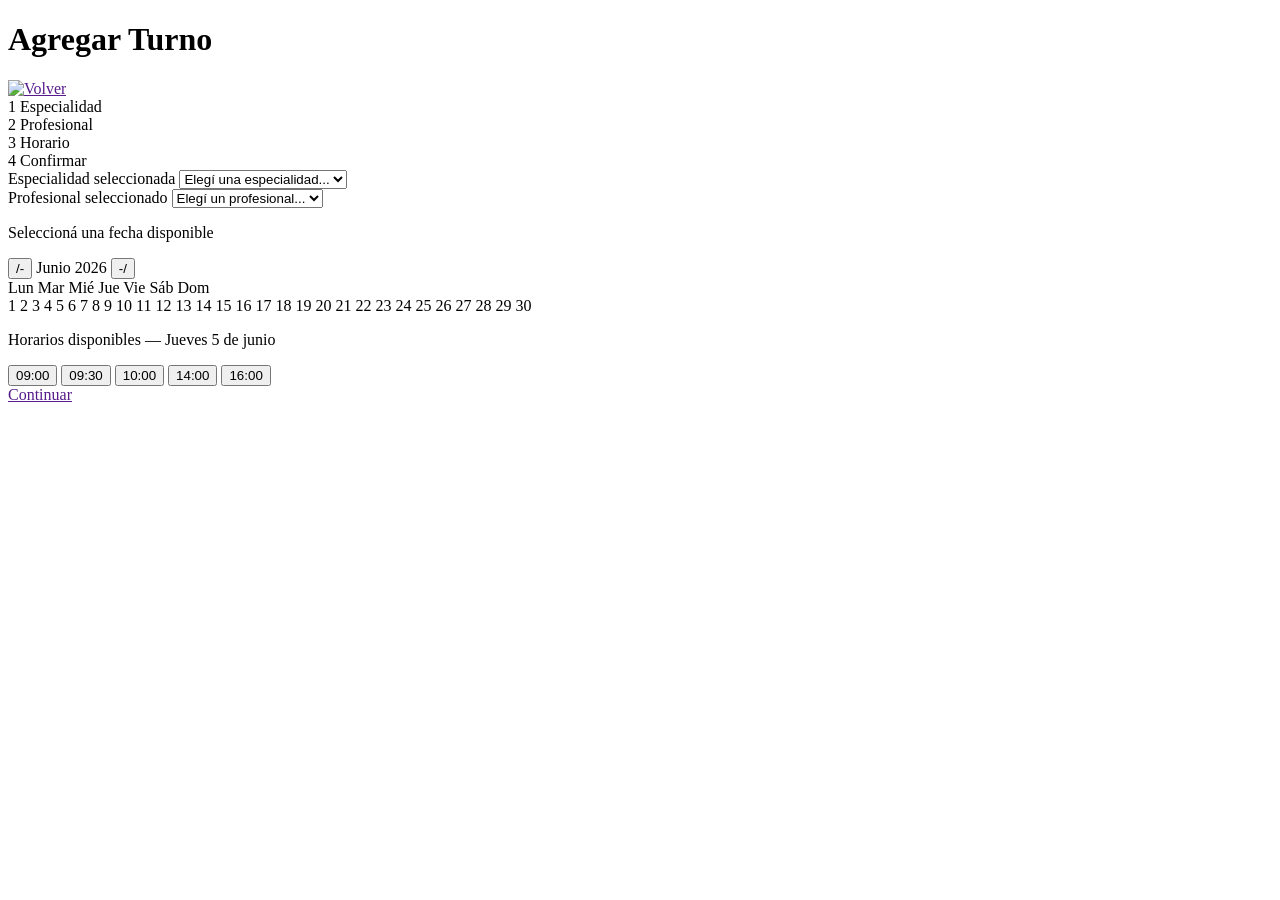
==== agendarturno.html @ d4d1dfb2 "Correccion de nombre del archivo .html y .css" ====
<!DOCTYPE html>
<html lang="en">
<head>
    <meta charset="UTF-8">
    <meta name="viewport" content="width=device-width, initial-scale=1.0">
    <title>Document</title>
</head>
<body>
    <div>
        <h1>Agregar Turno</h1>
        <a href=""> <img src="" alt="Volver"></a>
    </div>
    <div class="indicador-progreso">

    <div class="paso">
        <span>1</span>
        <span>Especialidad</span>
    </div>

    <div class="paso">
        <span>2</span>
        <span>Profesional</span>
    </div>

    <div class="paso">
        <span>3</span>
        <span>Horario</span>
    </div>

    <div class="paso">
        <span>4</span>
        <span>Confirmar</span>
    </div>

    <div class="caja-desplegable">
        <label>Especialidad seleccionada</label>
        <select>
            <option disabled selected>Elegí una especialidad...</option>
            <option>Endocrinología</option>
            <option>Cardiología</option>
            <option>Dermatología</option>
            <option>Gastroenterología</option>
            <option>Neurología</option>
        </select>
    </div>

    <div class="caja-desplegable">
        <label>Profesional seleccionado</label>
        <select>
            <option disabled selected>Elegí un profesional...</option>
            <option>Dr. Juan Pérez</option>
            <option>Dr. López</option>
            <option>Dr. Martínez</option>
            <option>Dr. García</option>
            <option>Dr. Rodríguez</option>
        </select>
    </div>

    <p>Seleccioná una fecha disponible</p>
    <div class="calendario-contenedor">

        <header class="calendario-header">
            <button> /- </button>
            <span>Junio 2026</span>
            <button> -/ </button>
        </header>

        <div class="calendario-dias-semana">
            <span>Lun</span>
            <span>Mar</span>
            <span>Mié</span>
            <span>Jue</span>
            <span>Vie</span>
            <span>Sáb</span>
            <span>Dom</span>
        </div>

        <div class="calendario-numero-dias-semana">
            <span>1</span>
            <span>2</span>
            <span>3</span>
            <span>4</span>
            <span>5</span>
            <span>6</span>
            <span>7</span>
            <span>8</span>
            <span>9</span>
            <span>10</span>
            <span>11</span>
            <span>12</span>
            <span>13</span>
            <span>14</span>
            <span>15</span>
            <span>16</span>
            <span>17</span>
            <span>18</span>
            <span>19</span>
            <span>20</span>
            <span>21</span>
            <span>22</span>
            <span>23</span>
            <span>24</span>
            <span>25</span>
            <span>26</span>
            <span>27</span>
            <span>28</span>
            <span>29</span>
            <span>30</span>
        </div>
    </div>

    <p>Horarios disponibles — Jueves 5 de junio</p>
    <div class="grilla-horarios">
        <button>09:00</button>
        <button>09:30</button>
        <button>10:00</button>
        <button>14:00</button>
        <button>16:00</button>
    </div>

    <div class="boton-continuar">
        <a href="">Continuar</a>
    </div>

</body>
</html>
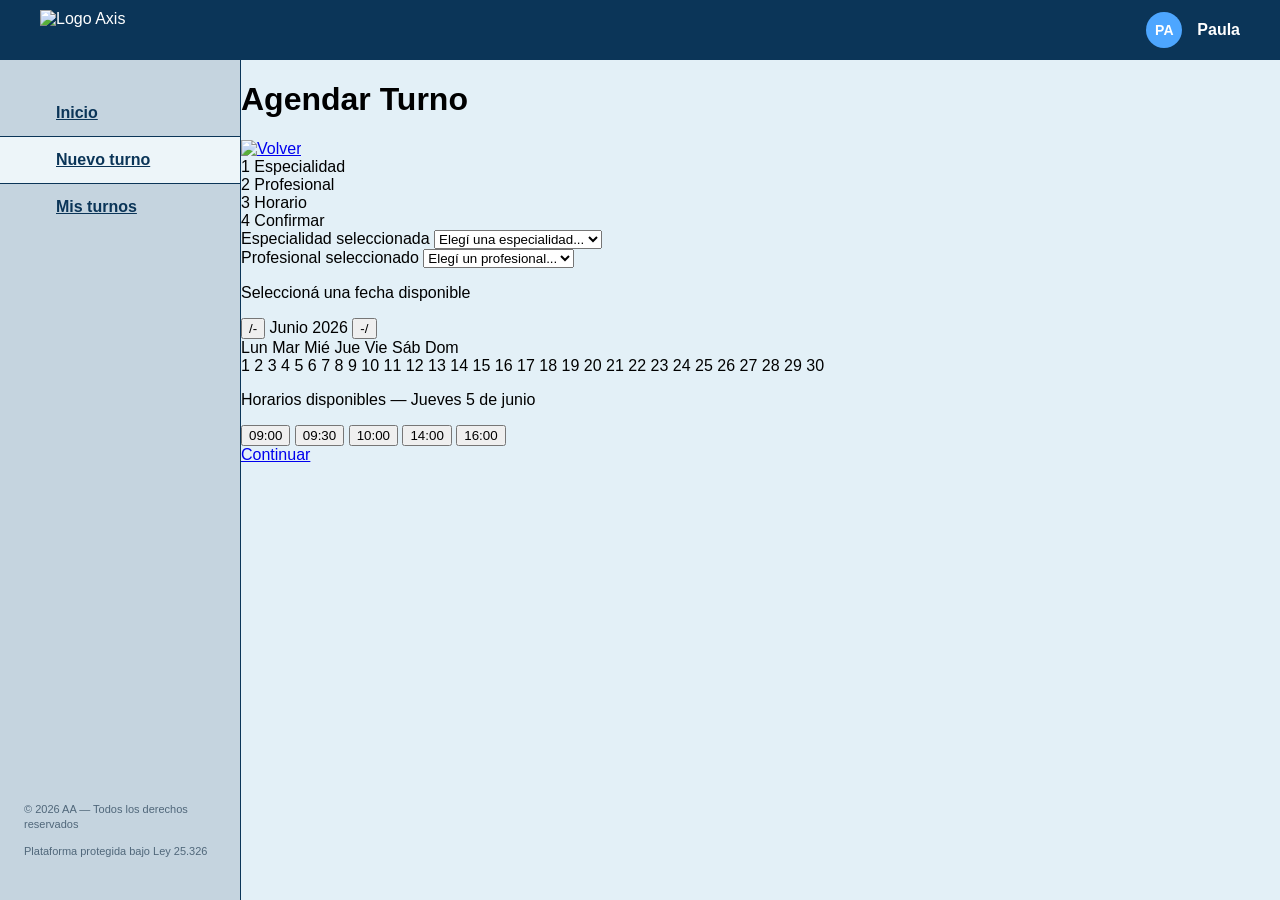
==== commit d65c06c6: "Cambios de html y css" ====
--- a/agendarturno.html
+++ b/agendarturno.html
@@ -1,126 +1,161 @@
 <!DOCTYPE html>
 <html lang="en">
+
 <head>
     <meta charset="UTF-8">
     <meta name="viewport" content="width=device-width, initial-scale=1.0">
-    <title>Document</title>
+    <title>Agendar Turno</title>
+    <link rel="stylesheet" href="agendarturno.css">
 </head>
+
 <body>
-    <div>
-        <h1>Agregar Turno</h1>
-        <a href=""> <img src="" alt="Volver"></a>
-    </div>
-    <div class="indicador-progreso">
+    <header class="topbar">
+        <div class="logo">
+            <img src="logo.png" alt="Logo Axis" class="logo-img">
+        </div>
+        <div class="usuario-perfil">
+            <div class="avatar">PA</div>
+            <span class="nombre">Paula</span>
+        </div>
+    </header>
 
-    <div class="paso">
-        <span>1</span>
-        <span>Especialidad</span>
-    </div>
+    <div class="contenedor-pantalla">
+        <aside class="sidebar">
+            <nav class="menu-lateral">
+                <a href="#" class="item-menu">
+                    <i class="fa-solid fa-table-cells-large"></i> Inicio
+                </a>
+                <a href="agendarturno.html" class="item-menu activo">
+                    <i class="fa-regular fa-circle-plus"></i> Nuevo turno
+                </a>
+                <a href="misturnos.html" class="item-menu">
+                    <i class="fa-regular fa-calendar-days"></i> Mis turnos
+                </a>
+            </nav>
+            <footer class="sidebar-footer">
+                <p>© 2026 AA — Todos los derechos reservados</p>
+                <p>Plataforma protegida bajo Ley 25.326</p>
+            </footer>
+        </aside>
 
-    <div class="paso">
-        <span>2</span>
-        <span>Profesional</span>
-    </div>
-
-    <div class="paso">
-        <span>3</span>
-        <span>Horario</span>
-    </div>
-
-    <div class="paso">
-        <span>4</span>
-        <span>Confirmar</span>
-    </div>
-
-    <div class="caja-desplegable">
-        <label>Especialidad seleccionada</label>
-        <select>
-            <option disabled selected>Elegí una especialidad...</option>
-            <option>Endocrinología</option>
-            <option>Cardiología</option>
-            <option>Dermatología</option>
-            <option>Gastroenterología</option>
-            <option>Neurología</option>
-        </select>
-    </div>
-
-    <div class="caja-desplegable">
-        <label>Profesional seleccionado</label>
-        <select>
-            <option disabled selected>Elegí un profesional...</option>
-            <option>Dr. Juan Pérez</option>
-            <option>Dr. López</option>
-            <option>Dr. Martínez</option>
-            <option>Dr. García</option>
-            <option>Dr. Rodríguez</option>
-        </select>
-    </div>
-
-    <p>Seleccioná una fecha disponible</p>
-    <div class="calendario-contenedor">
-
-        <header class="calendario-header">
-            <button> /- </button>
-            <span>Junio 2026</span>
-            <button> -/ </button>
-        </header>
-
-        <div class="calendario-dias-semana">
-            <span>Lun</span>
-            <span>Mar</span>
-            <span>Mié</span>
-            <span>Jue</span>
-            <span>Vie</span>
-            <span>Sáb</span>
-            <span>Dom</span>
+    <main class="contenido-principal">
+        <div>
+            <h1>Agendar Turno</h1>
+            <a href="#"> <img src="" alt="Volver"></a>
         </div>
 
-        <div class="calendario-numero-dias-semana">
-            <span>1</span>
-            <span>2</span>
-            <span>3</span>
-            <span>4</span>
-            <span>5</span>
-            <span>6</span>
-            <span>7</span>
-            <span>8</span>
-            <span>9</span>
-            <span>10</span>
-            <span>11</span>
-            <span>12</span>
-            <span>13</span>
-            <span>14</span>
-            <span>15</span>
-            <span>16</span>
-            <span>17</span>
-            <span>18</span>
-            <span>19</span>
-            <span>20</span>
-            <span>21</span>
-            <span>22</span>
-            <span>23</span>
-            <span>24</span>
-            <span>25</span>
-            <span>26</span>
-            <span>27</span>
-            <span>28</span>
-            <span>29</span>
-            <span>30</span>
+        <div class="indicador-progreso">
+            <div class="paso">
+                <span>1</span>
+                <span>Especialidad</span>
+            </div>
+
+            <div class="paso">
+                <span>2</span>
+                <span>Profesional</span>
+            </div>
+
+            <div class="paso">
+                <span>3</span>
+                <span>Horario</span>
+            </div>
+
+            <div class="paso">
+                <span>4</span>
+                <span>Confirmar</span>
+            </div>
         </div>
+
+        <div class="caja-desplegable">
+            <label>Especialidad seleccionada</label>
+            <select>
+                <option disabled selected>Elegí una especialidad...</option>
+                <option>Endocrinología</option>
+                <option>Cardiología</option>
+                <option>Dermatología</option>
+                <option>Gastroenterología</option>
+                <option>Neurología</option>
+            </select>
+        </div>
+
+        <div class="caja-desplegable">
+            <label>Profesional seleccionado</label>
+            <select>
+                <option disabled selected>Elegí un profesional...</option>
+                <option>Dr. Juan Pérez</option>
+                <option>Dr. López</option>
+                <option>Dr. Martínez</option>
+                <option>Dr. García</option>
+                <option>Dr. Rodríguez</option>
+            </select>
+        </div>
+
+        <p>Seleccioná una fecha disponible</p>
+        <div class="calendario-contenedor">
+
+            <header class="calendario-header">
+                <button> /- </button>
+                <span>Junio 2026</span>
+                <button> -/ </button>
+            </header>
+
+            <div class="calendario-dias-semana">
+                <span>Lun</span>
+                <span>Mar</span>
+                <span>Mié</span>
+                <span>Jue</span>
+                <span>Vie</span>
+                <span>Sáb</span>
+                <span>Dom</span>
+            </div>
+
+            <div class="calendario-numero-dias-semana">
+                <span>1</span>
+                <span>2</span>
+                <span>3</span>
+                <span>4</span>
+                <span>5</span>
+                <span>6</span>
+                <span>7</span>
+                <span>8</span>
+                <span>9</span>
+                <span>10</span>
+                <span>11</span>
+                <span>12</span>
+                <span>13</span>
+                <span>14</span>
+                <span>15</span>
+                <span>16</span>
+                <span>17</span>
+                <span>18</span>
+                <span>19</span>
+                <span>20</span>
+                <span>21</span>
+                <span>22</span>
+                <span>23</span>
+                <span>24</span>
+                <span>25</span>
+                <span>26</span>
+                <span>27</span>
+                <span>28</span>
+                <span>29</span>
+                <span>30</span>
+            </div>
+        </div>
+
+        <p>Horarios disponibles — Jueves 5 de junio</p>
+        <div class="grilla-horarios">
+            <button>09:00</button>
+            <button>09:30</button>
+            <button>10:00</button>
+            <button>14:00</button>
+            <button>16:00</button>
+        </div>
+
+        <div class="boton-continuar">
+            <a href="misturnos.html">Continuar</a>
+        </div>
+    </main>
     </div>
-
-    <p>Horarios disponibles — Jueves 5 de junio</p>
-    <div class="grilla-horarios">
-        <button>09:00</button>
-        <button>09:30</button>
-        <button>10:00</button>
-        <button>14:00</button>
-        <button>16:00</button>
-    </div>
-
-    <div class="boton-continuar">
-        <a href="">Continuar</a>
-    </div>
-
 </body>
 </html>
--- a/agendarturno.css
+++ b/agendarturno.css
@@ -0,0 +1,93 @@
+/* --- LAYOUT GENERAL --- */
+body {
+    margin: 0;
+    font-family: Arial, sans-serif;
+    background: #e3f0f7; /* Un celeste un poco más claro como el de Figma */
+    min-height: 100vh;
+    display: flex; 
+    flex-direction: column; /* Magia: pone la Topbar arriba y el resto abajo */
+}
+
+.contenedor-pantalla {
+    display: flex; /* Magia: pone el Sidebar a la izq y el Main a la der */
+    flex: 1; /* Ocupa el alto que sobra de la pantalla */
+}
+
+/* --- BARRA SUPERIOR (TOPBAR) --- */
+.topbar {
+    background-color: #0b3558; /* El azul oscuro del diseño */
+    height: 60px;
+    display: flex;
+    justify-content: space-between; /* Manda el logo a la izq y el usuario a la der */
+    align-items: center; /* Los centra verticalmente */
+    padding: 0 40px;
+    color: white;
+}
+
+.usuario-perfil {
+    display: flex;
+    align-items: center;
+    gap: 15px; /* Separación entre el círculo y el nombre */
+    font-weight: bold;
+    font-size: 16px;
+}
+
+.avatar {
+    background-color: #4da6ff; /* Celeste brillante del Figma */
+    color: white;
+    width: 36px;
+    height: 36px;
+    border-radius: 50%; /* Hace que sea un círculo perfecto */
+    display: flex;
+    justify-content: center;
+    align-items: center;
+    font-size: 14px;
+}
+
+.logo-img {
+    height: 40px; /* Esto hace que entre perfecto en tu barra de 60px */
+    width: auto; /* Mantiene las proporciones originales para que no se estire */
+    display: block;
+}
+
+
+/* --- BARRA LATERAL (SIDEBAR) --- */
+.sidebar {
+    width: 240px;
+    background-color: #c5d4df; 
+    display: flex;
+    flex-direction: column;
+    justify-content: space-between;
+    padding: 30px 0;
+    border-right: 1px solid #0b3558;
+}
+
+.item-menu {
+    display: flex;
+    align-items: center;
+    gap: 12px;
+    padding: 14px 24px;
+    color: #0b3558; 
+    font-weight: bold;
+    font-size: 16px;
+}
+
+
+.item-menu.activo {
+    background-color: #edf5f9;
+    border-top: 1px solid #0b3558;
+    border-bottom: 1px solid #0b3558;
+}
+
+.item-menu i {
+    font-size: 16px;
+    color: #50677a;
+    width: 20px;
+}
+
+.sidebar-footer {
+    padding: 0 24px;
+    font-size: 11px;
+    color: #50677a;
+    line-height: 1.4;
+}
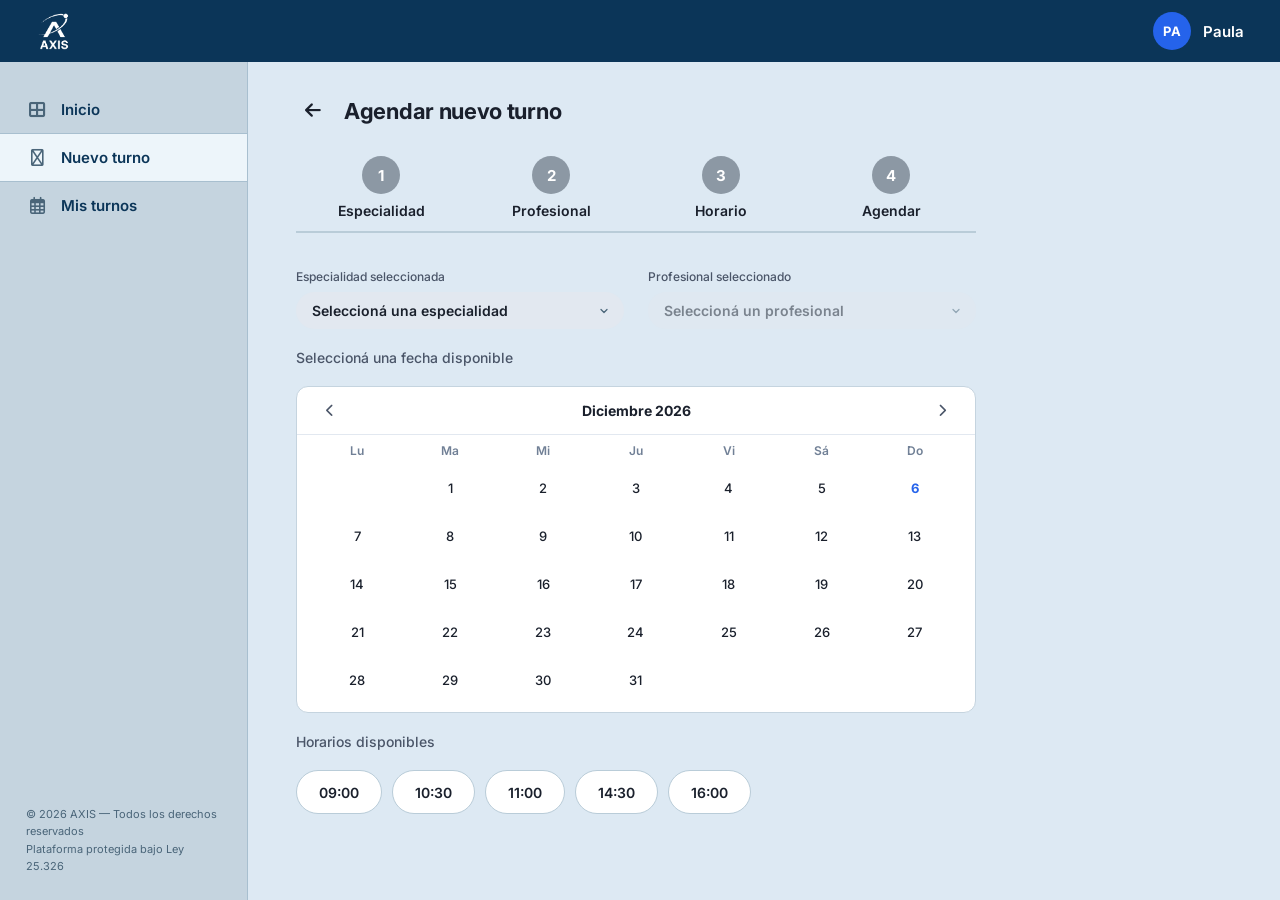
==== commit 9bd40db8: "Agendar turno modificaciones html, css y javascript" ====
--- a/agendarturno.html
+++ b/agendarturno.html
@@ -1,17 +1,36 @@
 <!DOCTYPE html>
-<html lang="en">
+<html lang="es">
 
 <head>
     <meta charset="UTF-8">
     <meta name="viewport" content="width=device-width, initial-scale=1.0">
-    <title>Agendar Turno</title>
+    <title>Agendar Turno — AXIS</title>
+    <meta name="description"
+        content="Plataforma inteligente de gestión médica — Agendá tu turno médico en pocos pasos.">
     <link rel="stylesheet" href="agendarturno.css">
+    <link rel="preconnect" href="https://fonts.googleapis.com">
+    <link href="https://fonts.googleapis.com/css2?family=Inter:wght@400;500;600;700&display=swap" rel="stylesheet">
+    <link rel="stylesheet" href="https://cdnjs.cloudflare.com/ajax/libs/font-awesome/6.5.0/css/all.min.css">
 </head>
 
 <body>
+
+    <!-- ALERTA -->
+    <div class="toast" id="toast" role="alert" aria-live="polite">
+        <i class="fa-solid fa-envelope"></i>
+        <span>Se enviará un correo de confirmación a tu casilla de correo electrónico para confirmar el turno.</span>
+    </div>
+
+    <!-- BARRA SUPERIOR -->
     <header class="topbar">
         <div class="logo">
-            <img src="logo.png" alt="Logo Axis" class="logo-img">
+            <img src="AXIS_logo.png" alt="Logo AXIS" class="logo-img"
+                onerror="this.style.display='none'; this.nextElementSibling.style.display='flex'">
+            <!-- Si no carga la imagen, muestra el texto AXIS -->
+            <div class="logo-fallback" style="display:none">
+                <span
+                    style="color:white;font-size:22px;font-weight:700;font-family:'Inter',sans-serif;letter-spacing:-0.5px;">AXIS</span>
+            </div>
         </div>
         <div class="usuario-perfil">
             <div class="avatar">PA</div>
@@ -19,143 +38,127 @@
         </div>
     </header>
 
+    <!-- Contenedor general  -->
     <div class="contenedor-pantalla">
+
+        <!-- Sidebar (barra izquierda)  -->
         <aside class="sidebar">
             <nav class="menu-lateral">
-                <a href="#" class="item-menu">
-                    <i class="fa-solid fa-table-cells-large"></i> Inicio
+                <a href="index.html" class="item-menu" id="nav-inicio">
+                    <i class="fa-solid fa-table-cells-large"></i>
+                    <span>Inicio</span>
                 </a>
-                <a href="agendarturno.html" class="item-menu activo">
-                    <i class="fa-regular fa-circle-plus"></i> Nuevo turno
+                <a href="agendarturno.html" class="item-menu activo" id="nav-nuevo-turno">
+                    <i class="fa-regular fa-circle-plus"></i>
+                    <span>Nuevo turno</span>
                 </a>
-                <a href="misturnos.html" class="item-menu">
-                    <i class="fa-regular fa-calendar-days"></i> Mis turnos
+                <a href="misturnos.html" class="item-menu" id="nav-mis-turnos">
+                    <i class="fa-regular fa-calendar-days"></i>
+                    <span>Mis turnos</span>
                 </a>
             </nav>
+            <!-- Texto legal en la parte de abajo del sidebar -->
             <footer class="sidebar-footer">
-                <p>© 2026 AA — Todos los derechos reservados</p>
+                <p>© 2026 AXIS — Todos los derechos reservados</p>
                 <p>Plataforma protegida bajo Ley 25.326</p>
             </footer>
         </aside>
 
-    <main class="contenido-principal">
-        <div>
-            <h1>Agendar Turno</h1>
-            <a href="#"> <img src="" alt="Volver"></a>
-        </div>
+        <!-- Área principal  -->
+        <main class="contenido-principal">
 
-        <div class="indicador-progreso">
-            <div class="paso">
-                <span>1</span>
-                <span>Especialidad</span>
+            <!-- Título de la página -->
+            <div class="encabezado-pagina">
+                <a href="index.html" class="btn-volver" aria-label="Volver">
+                    <i class="fa-solid fa-arrow-left"></i>
+                </a>
+                <h1>Agendar nuevo turno</h1>
             </div>
 
-            <div class="paso">
-                <span>2</span>
-                <span>Profesional</span>
+            <!-- Stepper (indicador de pasos) -->
+            <div class="indicador-progreso" id="stepper">
+                <div class="paso" id="paso1">
+                    <div class="circulo" id="circulo1">1</div>
+                    <span class="texto-paso">Especialidad</span>
+                    <div class="paso-underline"></div>
+                </div>
+                <div class="paso" id="paso2">
+                    <div class="circulo" id="circulo2">2</div>
+                    <span class="texto-paso">Profesional</span>
+                    <div class="paso-underline"></div>
+                </div>
+                <div class="paso" id="paso3">
+                    <div class="circulo" id="circulo3">3</div>
+                    <span class="texto-paso">Horario</span>
+                    <div class="paso-underline"></div>
+                </div>
+                <div class="paso" id="paso4">
+                    <div class="circulo" id="circulo4">4</div>
+                    <span class="texto-paso">Agendar</span>
+                    <div class="paso-underline"></div>
+                </div>
             </div>
 
-            <div class="paso">
-                <span>3</span>
-                <span>Horario</span>
+            <!-- Formulario completo -->
+            <div class="form-body">
+
+                <!-- Fila con los dos selects: especialidad y profesional -->
+                <div class="selects-row">
+
+                    <!-- Select para elegir la especialidad médica -->
+                    <div class="select-group">
+                        <label class="select-label" for="select-especialidad">Especialidad seleccionada</label>
+                        <select class="native-select" id="select-especialidad">
+                            <option value="">Seleccioná una especialidad</option>
+                        </select>
+                    </div>
+
+                    <!-- Select para elegir el profesional -->
+                    <div class="select-group">
+                        <label class="select-label" for="select-profesional">Profesional seleccionado</label>
+                        <select class="native-select" id="select-profesional" disabled>
+                            <option value="">Seleccioná un profesional</option>
+                        </select>
+                    </div>
+
+                </div>
+
+                <!-- CALENDARIO -->
+                <p class="section-label">Seleccioná una fecha disponible</p>
+                <div class="calendario-contenedor" role="application" aria-label="Calendario">
+                    <!-- Encabezado del calendario  -->
+                    <div class="calendario-header">
+                        <button class="cal-nav-btn" id="btn-prev-month" aria-label="Mes anterior">
+                            <i class="fa-solid fa-chevron-left"></i>
+                        </button>
+                        <span class="cal-month-title" id="cal-month-title">Junio 2026</span>
+                        <button class="cal-nav-btn" id="btn-next-month" aria-label="Mes siguiente">
+                            <i class="fa-solid fa-chevron-right"></i>
+                        </button>
+                    </div>
+                    <!-- Días de la semana  -->
+                    <div class="calendario-dias-semana">
+                        <span>Lu</span><span>Ma</span><span>Mi</span><span>Ju</span><span>Vi</span><span>Sá</span><span>Do</span>
+                    </div>
+                    <div class="calendario-grid" id="calendario-grid"></div>
+                </div>
+
+                <!-- Horarios disponibles  -->
+                <p class="section-label horarios-label" id="horarios-label">Horarios disponibles</p>
+                <div class="grilla-horarios" id="grilla-horarios" role="list"></div>
+
+                <!-- Botón para confirmar el turno  -->
+                <div class="form-footer">
+                    <button class="btn-agendar hidden" id="btn-agendar" aria-label="Agendar turno">
+                        Agendar <i class="fa-solid fa-arrow-right"></i>
+                    </button>
+                </div>
+
             </div>
+        </main>
+    </div>
+    <!-- Archivo JavaScript -->
+    <script src="agendarturno.js"></script>
+</body>
 
-            <div class="paso">
-                <span>4</span>
-                <span>Confirmar</span>
-            </div>
-        </div>
-
-        <div class="caja-desplegable">
-            <label>Especialidad seleccionada</label>
-            <select>
-                <option disabled selected>Elegí una especialidad...</option>
-                <option>Endocrinología</option>
-                <option>Cardiología</option>
-                <option>Dermatología</option>
-                <option>Gastroenterología</option>
-                <option>Neurología</option>
-            </select>
-        </div>
-
-        <div class="caja-desplegable">
-            <label>Profesional seleccionado</label>
-            <select>
-                <option disabled selected>Elegí un profesional...</option>
-                <option>Dr. Juan Pérez</option>
-                <option>Dr. López</option>
-                <option>Dr. Martínez</option>
-                <option>Dr. García</option>
-                <option>Dr. Rodríguez</option>
-            </select>
-        </div>
-
-        <p>Seleccioná una fecha disponible</p>
-        <div class="calendario-contenedor">
-
-            <header class="calendario-header">
-                <button> /- </button>
-                <span>Junio 2026</span>
-                <button> -/ </button>
-            </header>
-
-            <div class="calendario-dias-semana">
-                <span>Lun</span>
-                <span>Mar</span>
-                <span>Mié</span>
-                <span>Jue</span>
-                <span>Vie</span>
-                <span>Sáb</span>
-                <span>Dom</span>
-            </div>
-
-            <div class="calendario-numero-dias-semana">
-                <span>1</span>
-                <span>2</span>
-                <span>3</span>
-                <span>4</span>
-                <span>5</span>
-                <span>6</span>
-                <span>7</span>
-                <span>8</span>
-                <span>9</span>
-                <span>10</span>
-                <span>11</span>
-                <span>12</span>
-                <span>13</span>
-                <span>14</span>
-                <span>15</span>
-                <span>16</span>
-                <span>17</span>
-                <span>18</span>
-                <span>19</span>
-                <span>20</span>
-                <span>21</span>
-                <span>22</span>
-                <span>23</span>
-                <span>24</span>
-                <span>25</span>
-                <span>26</span>
-                <span>27</span>
-                <span>28</span>
-                <span>29</span>
-                <span>30</span>
-            </div>
-        </div>
-
-        <p>Horarios disponibles — Jueves 5 de junio</p>
-        <div class="grilla-horarios">
-            <button>09:00</button>
-            <button>09:30</button>
-            <button>10:00</button>
-            <button>14:00</button>
-            <button>16:00</button>
-        </div>
-
-        <div class="boton-continuar">
-            <a href="misturnos.html">Continuar</a>
-        </div>
-    </main>
-    </div>
-</body>
 </html>
--- a/agendarturno.css
+++ b/agendarturno.css
@@ -1,93 +1,608 @@
-/* --- LAYOUT GENERAL --- */
+
+/* Esto resetea los márgenes y paddings de todos los elementos para empezar desde cero */
+*,
+*::before,
+*::after {
+    box-sizing: border-box;
+    margin: 0;
+    padding: 0;
+}
+
+html {
+    scroll-behavior: smooth;
+}
+
+/* Body */
 body {
-    margin: 0;
-    font-family: Arial, sans-serif;
-    background: #e3f0f7; /* Un celeste un poco más claro como el de Figma */
+    font-family: 'Inter', Arial, sans-serif;
+    background: #dde9f3;
     min-height: 100vh;
-    display: flex; 
-    flex-direction: column; /* Magia: pone la Topbar arriba y el resto abajo */
-}
-
+    display: flex;
+    flex-direction: column;
+    color: #1a202c;
+}
+
+a {
+    text-decoration: none;
+    color: inherit;
+}
+
+/* ============================================================
+   ALERTA
+   ============================================================ */
+.toast {
+    position: fixed;
+    top: -120px;
+    /* empieza escondido arriba */
+    left: 50%;
+    transform: translateX(-50%);
+    background: #1a4a8a;
+    color: #fff;
+    padding: 14px 24px;
+    border-radius: 10px;
+    display: flex;
+    align-items: center;
+    gap: 12px;
+    font-size: 14px;
+    font-weight: 500;
+    max-width: 520px;
+    width: 90%;
+    box-shadow: 0 8px 32px rgba(11, 53, 88, 0.25);
+    z-index: 9999;
+    transition: top 0.45s cubic-bezier(0.34, 1.56, 0.64, 1);
+}
+
+/* Cuando tiene la clase "visible" baja y se ve */
+.toast.visible {
+    top: 20px;
+}
+
+.toast i {
+    font-size: 18px;
+    flex-shrink: 0;
+    color: #7dd3fc;
+}
+
+/* ============================================================
+   Topbar 
+   ============================================================ */
+.topbar {
+    background-color: #0b3558;
+    height: 62px;
+    display: flex;
+    justify-content: space-between;
+    align-items: center;
+    padding: 0 36px;
+    color: white;
+    flex-shrink: 0;
+    z-index: 100;
+}
+
+.logo-img {
+    height: 38px;
+    width: auto;
+    display: block;
+}
+
+/* Nombre y avatar del usuario en la esquina superior derecha */
+.usuario-perfil {
+    display: flex;
+    align-items: center;
+    gap: 12px;
+    font-weight: 600;
+    font-size: 15px;
+}
+
+/* Círculo con las iniciales del usuario */
+.avatar {
+    background-color: #2563eb;
+    color: white;
+    width: 38px;
+    height: 38px;
+    border-radius: 50%;
+    display: flex;
+    justify-content: center;
+    align-items: center;
+    font-size: 13px;
+    font-weight: 700;
+    letter-spacing: 0.5px;
+}
+
+/* ============================================================
+   Layout general (sidebar + contenido principal)
+   ============================================================ */
 .contenedor-pantalla {
-    display: flex; /* Magia: pone el Sidebar a la izq y el Main a la der */
-    flex: 1; /* Ocupa el alto que sobra de la pantalla */
-}
-
-/* --- BARRA SUPERIOR (TOPBAR) --- */
-.topbar {
-    background-color: #0b3558; /* El azul oscuro del diseño */
-    height: 60px;
-    display: flex;
-    justify-content: space-between; /* Manda el logo a la izq y el usuario a la der */
-    align-items: center; /* Los centra verticalmente */
-    padding: 0 40px;
-    color: white;
-}
-
-.usuario-perfil {
-    display: flex;
-    align-items: center;
-    gap: 15px; /* Separación entre el círculo y el nombre */
-    font-weight: bold;
-    font-size: 16px;
-}
-
-.avatar {
-    background-color: #4da6ff; /* Celeste brillante del Figma */
-    color: white;
-    width: 36px;
-    height: 36px;
-    border-radius: 50%; /* Hace que sea un círculo perfecto */
-    display: flex;
-    justify-content: center;
-    align-items: center;
-    font-size: 14px;
-}
-
-.logo-img {
-    height: 40px; /* Esto hace que entre perfecto en tu barra de 60px */
-    width: auto; /* Mantiene las proporciones originales para que no se estire */
-    display: block;
-}
-
-
-/* --- BARRA LATERAL (SIDEBAR) --- */
+    display: flex;
+    flex: 1;
+    overflow: hidden;
+}
+
+/* Sidebar (barra izquierda de navegación) */
 .sidebar {
-    width: 240px;
-    background-color: #c5d4df; 
+    width: 248px;
+    min-width: 248px;
+    background-color: #c5d4df;
     display: flex;
     flex-direction: column;
     justify-content: space-between;
-    padding: 30px 0;
-    border-right: 1px solid #0b3558;
-}
-
+    padding: 24px 0;
+    border-right: 1px solid #a8bfcf;
+}
+
+.menu-lateral {
+    display: flex;
+    flex-direction: column;
+}
+
+/* Cada ítem del menú lateral */
 .item-menu {
     display: flex;
     align-items: center;
-    gap: 12px;
-    padding: 14px 24px;
-    color: #0b3558; 
-    font-weight: bold;
-    font-size: 16px;
-}
-
-
+    gap: 13px;
+    padding: 14px 26px;
+    color: #0b3558;
+    font-weight: 600;
+    font-size: 15px;
+    cursor: pointer;
+    transition: background 0.15s;
+}
+
+.item-menu:hover {
+    background-color: #d8e6ef;
+}
+
+/* El ítem activo (la página en la que estás) tiene fondo más claro */
 .item-menu.activo {
-    background-color: #edf5f9;
-    border-top: 1px solid #0b3558;
-    border-bottom: 1px solid #0b3558;
+    background-color: #edf5fa;
+    border-top: 1px solid #a8bfcf;
+    border-bottom: 1px solid #a8bfcf;
 }
 
 .item-menu i {
-    font-size: 16px;
-    color: #50677a;
-    width: 20px;
-}
-
+    font-size: 17px;
+    color: #4a6579;
+    width: 22px;
+    text-align: center;
+}
+
+/* Pie del sidebar con el texto legal */
 .sidebar-footer {
-    padding: 0 24px;
+    padding: 0 26px;
     font-size: 11px;
-    color: #50677a;
-    line-height: 1.4;
-}
+    color: #4a6579;
+    line-height: 1.6;
+}
+
+/* Área principal donde se muestra el formulario */
+.contenido-principal {
+    flex: 1;
+    overflow-y: auto;
+    padding: 32px 48px 48px 48px;
+    display: flex;
+    flex-direction: column;
+}
+
+/* ============================================================
+   Encabezado
+   ============================================================ */
+.encabezado-pagina {
+    display: flex;
+    align-items: center;
+    gap: 14px;
+    margin-bottom: 28px;
+}
+
+.encabezado-pagina h1 {
+    font-size: 22px;
+    font-weight: 700;
+    color: #1a202c;
+    letter-spacing: -0.3px;
+}
+
+/* Botón con la flecha para volver a la pantalla anterior */
+.btn-volver {
+    display: flex;
+    align-items: center;
+    justify-content: center;
+    color: #1a202c;
+    font-size: 18px;
+    width: 34px;
+    height: 34px;
+    border-radius: 8px;
+    transition: background 0.15s;
+}
+
+.btn-volver:hover {
+    background: rgba(0, 0, 0, 0.07);
+}
+
+/* ============================================================
+   Stepper
+   ============================================================ */
+.indicador-progreso {
+    display: flex;
+    align-items: flex-start;
+    max-width: 680px;
+    margin-bottom: 36px;
+    position: relative;
+}
+
+/* Línea gris de fondo que va de punta a punta */
+.indicador-progreso::after {
+    content: '';
+    position: absolute;
+    bottom: 0;
+    left: 0;
+    width: 100%;
+    height: 2px;
+    background-color: #b9ccd8;
+    z-index: 0;
+}
+
+/* Cada paso individual */
+.paso {
+    display: flex;
+    flex-direction: column;
+    align-items: center;
+    gap: 8px;
+    padding-bottom: 14px;
+    width: 25%;
+    position: relative;
+    cursor: default;
+}
+
+/* Línea azul que aparece debajo cuando el paso está completado */
+.paso-underline {
+    position: absolute;
+    bottom: 0;
+    left: 0;
+    width: 0%;
+    height: 2px;
+    background-color: #2563eb;
+    z-index: 1;
+    transition: width 0.35s ease;
+}
+
+.paso.completado .paso-underline {
+    width: 100%;
+}
+
+/* Círculo con el número del paso */
+.circulo {
+    width: 38px;
+    height: 38px;
+    border-radius: 50%;
+    background-color: #8c98a4;
+    /* gris por defecto */
+    color: white;
+    display: flex;
+    justify-content: center;
+    align-items: center;
+    font-weight: 700;
+    font-size: 15px;
+    transition: background-color 0.3s ease, transform 0.2s ease;
+    user-select: none;
+}
+
+/* Cuando el paso está completo, el círculo se pone azul */
+.paso.completado .circulo {
+    background-color: #2563eb;
+    transform: scale(1.05);
+}
+
+.texto-paso {
+    font-weight: 600;
+    color: #1a202c;
+    font-size: 14px;
+    user-select: none;
+    text-align: center;
+}
+
+/* ============================================================
+   Cuerpo del formulario (todo en una sola columna)
+   ============================================================ */
+.form-body {
+    max-width: 680px;
+    display: flex;
+    flex-direction: column;
+    gap: 20px;
+}
+
+/* ============================================================
+   Fila con los dos selects (especialidad y profesional)
+   ============================================================ */
+.selects-row {
+    display: flex;
+    gap: 24px;
+}
+
+/* Cada grupo de label + select */
+.select-group {
+    flex: 1;
+    display: flex;
+    flex-direction: column;
+    gap: 8px;
+}
+
+/* Etiqueta pequeña arriba del select */
+.select-label {
+    font-size: 12px;
+    font-weight: 500;
+    color: #4a5568;
+}
+
+/* ============================================================
+   Select nativo estilizado 
+   ============================================================ */
+.native-select {
+    width: 100%;
+    padding: 10px 40px 10px 16px;
+    background-color: #e2e8f0;
+    border: none;
+    border-radius: 22px;
+    font-family: 'Inter', Arial, sans-serif;
+    font-size: 14px;
+    font-weight: 600;
+    color: #1a202c;
+    cursor: pointer;
+    appearance: none;
+    -webkit-appearance: none;
+    /* Flechita personalizada a la derecha */
+    background-image: url("data:image/svg+xml,%3Csvg xmlns='http://www.w3.org/2000/svg' width='12' height='12' viewBox='0 0 24 24' fill='none' stroke='%234a6579' stroke-width='2.5' stroke-linecap='round' stroke-linejoin='round'%3E%3Cpolyline points='6 9 12 15 18 9'/%3E%3C/svg%3E");
+    background-repeat: no-repeat;
+    background-position: right 14px center;
+    outline: none;
+    transition: background-color 0.15s, box-shadow 0.15s;
+    user-select: none;
+}
+
+.native-select:hover:not(:disabled) {
+    background-color: #d1dce7;
+    box-shadow: 0 2px 8px rgba(37, 99, 235, 0.1);
+}
+
+/* Cuando está enfocado (el usuario hace click) */
+.native-select:focus:not(:disabled) {
+    box-shadow: 0 0 0 3px rgba(37, 99, 235, 0.2);
+    background-color: #d1dce7;
+}
+
+/* Cuando está deshabilitado (todavía no se eligió especialidad) */
+.native-select:disabled {
+    opacity: 0.5;
+    cursor: not-allowed;
+}
+
+.native-select option {
+    font-family: 'Inter', Arial, sans-serif;
+    font-weight: 500;
+    color: #1a202c;
+    background: #fff;
+    padding: 8px;
+}
+
+/* ============================================================
+   Etiquetas de sección (los textos "Seleccioná una fecha...")
+   ============================================================ */
+.section-label {
+    font-size: 14px;
+    font-weight: 500;
+    color: #4a5568;
+}
+
+/* ============================================================
+   CALENDARIO
+   ============================================================ */
+.calendario-contenedor {
+    background: #fff;
+    border: 1.5px solid #c5d4df;
+    border-radius: 12px;
+    overflow: hidden;
+    user-select: none;
+    -webkit-user-select: none;
+    /* ocupa todo el ancho del formulario, la altura la controlan las celdas */
+}
+
+/* Encabezado del calendario: mes actual y flechas de navegación */
+.calendario-header {
+    display: flex;
+    align-items: center;
+    justify-content: space-between;
+    padding: 12px 20px;
+    border-bottom: 1.5px solid #e2e8f0;
+}
+
+.cal-month-title {
+    font-size: 14px;
+    font-weight: 700;
+    color: #1a202c;
+}
+
+/* Botones de mes anterior / siguiente */
+.cal-nav-btn {
+    background: none;
+    border: none;
+    cursor: pointer;
+    color: #4a5568;
+    font-size: 13px;
+    padding: 5px 9px;
+    border-radius: 6px;
+    transition: background 0.15s, color 0.15s;
+    display: flex;
+    align-items: center;
+}
+
+.cal-nav-btn:hover {
+    background: #e2e8f0;
+    color: #1a202c;
+}
+
+/* Fila con los nombres de los días (Lu Ma Mi...) */
+.calendario-dias-semana {
+    display: grid;
+    grid-template-columns: repeat(7, 1fr);
+    padding: 8px 16px 4px 16px;
+    gap: 4px;
+}
+
+.calendario-dias-semana span {
+    text-align: center;
+    font-size: 12px;
+    font-weight: 600;
+    color: #718096;
+}
+
+/* Grilla donde se muestran los días del mes */
+.calendario-grid {
+    display: grid;
+    grid-template-columns: repeat(7, 1fr);
+    padding: 4px 16px 10px 16px;
+    gap: 4px;
+}
+
+/*  días del calendario */
+.cal-day {
+    height: 44px;
+    display: flex;
+    align-items: center;
+    justify-content: center;
+    border-radius: 8px;
+    font-size: 13px;
+    font-weight: 500;
+    color: #1a202c;
+    cursor: pointer;
+    transition: background 0.15s, color 0.15s;
+    user-select: none;
+}
+
+.cal-day:hover:not(.vacio):not(.seleccionado) {
+    background: #dde9f3;
+}
+
+.cal-day.vacio {
+    cursor: default;
+}
+
+.cal-day.seleccionado {
+    background: #2563eb;
+    color: #fff;
+    font-weight: 700;
+    border-radius: 50%;
+}
+
+.cal-day.hoy:not(.seleccionado) {
+    color: #2563eb;
+    font-weight: 700;
+}
+
+/* ============================================================
+   Horarios disponibles (los botones con horas)
+   ============================================================ */
+.horarios-label {
+    margin-top: 0;
+}
+
+/* Contenedor de los botones de horario */
+.grilla-horarios {
+    display: flex;
+    flex-wrap: wrap;
+    gap: 10px;
+    min-height: 44px;
+}
+
+/* Cada botón de horario */
+.horario-btn {
+    padding: 10px 22px;
+    border: 1.5px solid #b9ccd8;
+    border-radius: 22px;
+    background: #fff;
+    color: #1a202c;
+    font-size: 14px;
+    font-weight: 600;
+    cursor: pointer;
+    transition: border-color 0.2s, background 0.2s, color 0.2s;
+    user-select: none;
+    -webkit-user-select: none;
+    font-family: 'Inter', Arial, sans-serif;
+}
+
+.horario-btn:hover:not(.activo) {
+    border-color: #2563eb;
+    color: #2563eb;
+}
+
+/* Horario seleccionado */
+.horario-btn.activo {
+    background: #2563eb;
+    border-color: #2563eb;
+    color: #fff;
+}
+
+/* ============================================================
+   FOOTER
+   ============================================================ */
+.form-footer {
+    display: flex;
+    justify-content: flex-end;
+    padding-top: 8px;
+}
+
+/* Botón principal para confirmar el turno */
+.btn-agendar {
+    display: flex;
+    align-items: center;
+    gap: 10px;
+    padding: 13px 28px;
+    background: #0b3558;
+    color: #fff;
+    font-size: 15px;
+    font-weight: 600;
+    border: none;
+    border-radius: 10px;
+    cursor: pointer;
+    font-family: 'Inter', Arial, sans-serif;
+    transition: background 0.2s, transform 0.15s;
+    user-select: none;
+}
+
+.btn-agendar:hover {
+    background: #0d3f6b;
+    transform: translateY(-1px);
+}
+
+.btn-agendar.hidden {
+    display: none;
+}
+
+/* ============================================================
+   Responsive
+   ============================================================ */
+@media (max-width: 900px) {
+    .form-body {
+        max-width: 100%;
+    }
+
+    .indicador-progreso {
+        max-width: 100%;
+    }
+
+    .sidebar {
+        width: 200px;
+        min-width: 200px;
+    }
+}
+
+@media (max-width: 680px) {
+    .selects-row {
+        flex-direction: column;
+        gap: 16px;
+    }
+
+    .contenido-principal {
+        padding: 20px 16px 32px 16px;
+    }
+
+    .sidebar {
+        display: none;
+    }
+}
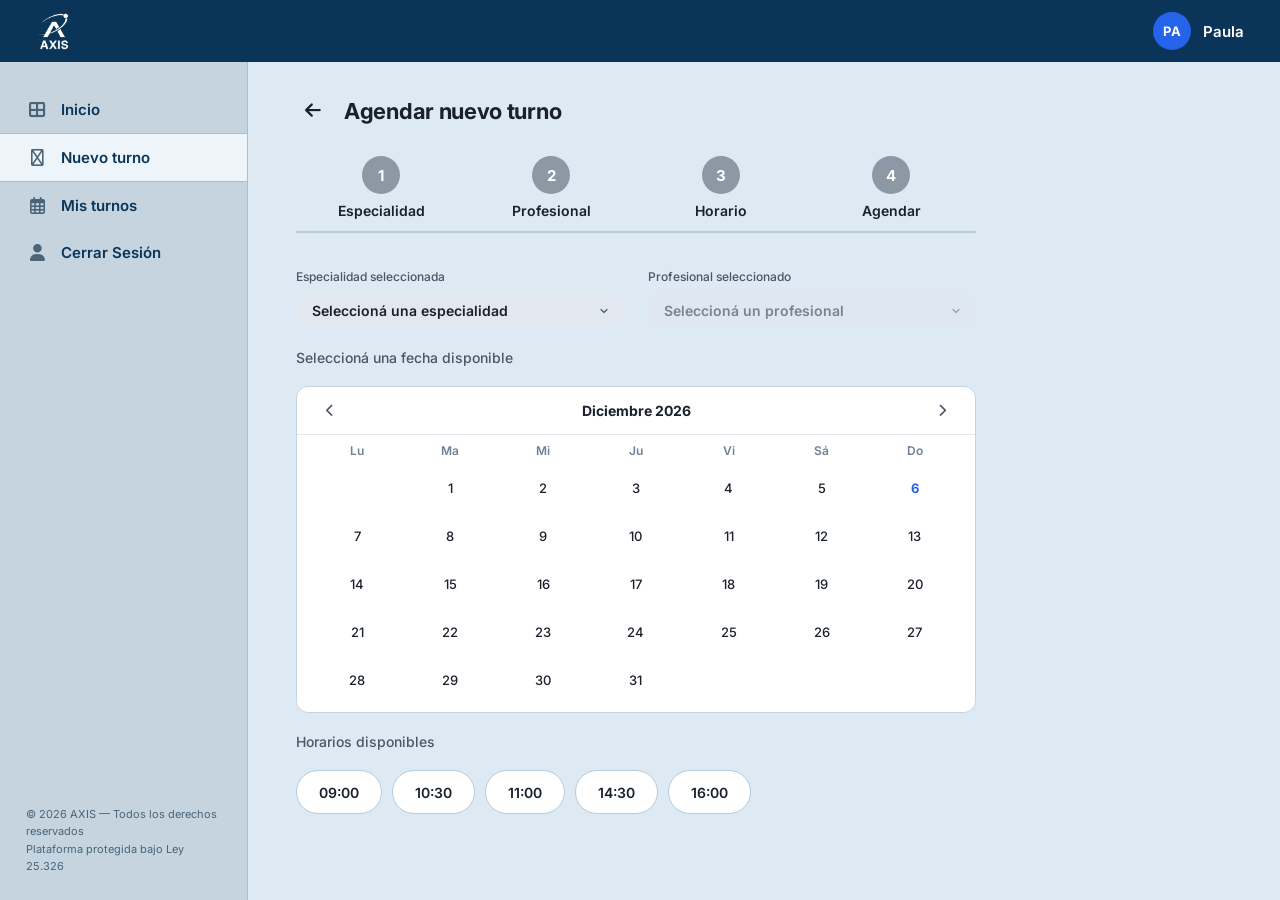
==== commit a34c9942: "Add files via upload" ====
--- a/agendarturno.html
+++ b/agendarturno.html
@@ -44,7 +44,7 @@
         <!-- Sidebar (barra izquierda)  -->
         <aside class="sidebar">
             <nav class="menu-lateral">
-                <a href="index.html" class="item-menu" id="nav-inicio">
+                <a href="inicio.html" class="item-menu" id="nav-inicio">
                     <i class="fa-solid fa-table-cells-large"></i>
                     <span>Inicio</span>
                 </a>
@@ -56,6 +56,8 @@
                     <i class="fa-regular fa-calendar-days"></i>
                     <span>Mis turnos</span>
                 </a>
+                
+                <a href="index.html" class="item-menu"><i class="fa-solid fa-user"></i>Cerrar Sesión</a>
             </nav>
             <!-- Texto legal en la parte de abajo del sidebar -->
             <footer class="sidebar-footer">
@@ -69,7 +71,7 @@
 
             <!-- Título de la página -->
             <div class="encabezado-pagina">
-                <a href="index.html" class="btn-volver" aria-label="Volver">
+                <a href="inicio.html" class="btn-volver" aria-label="Volver">
                     <i class="fa-solid fa-arrow-left"></i>
                 </a>
                 <h1>Agendar nuevo turno</h1>
